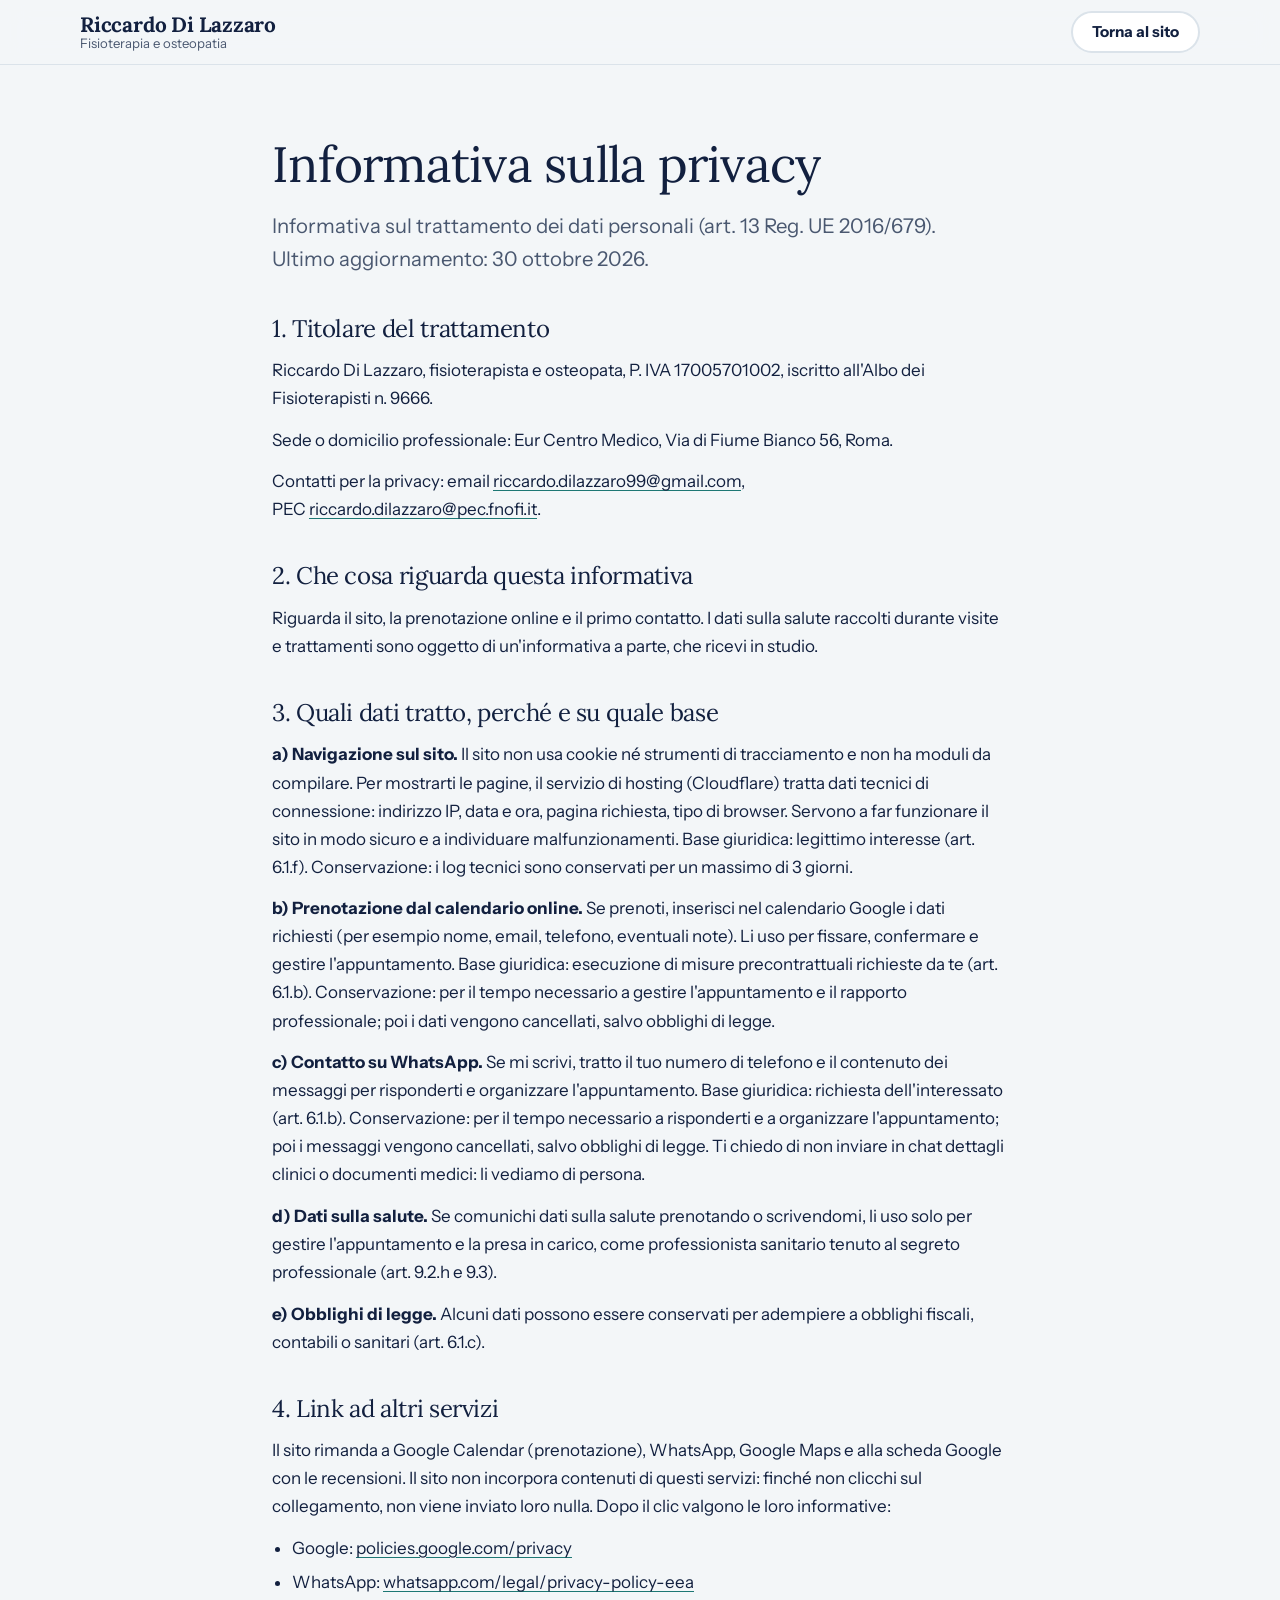
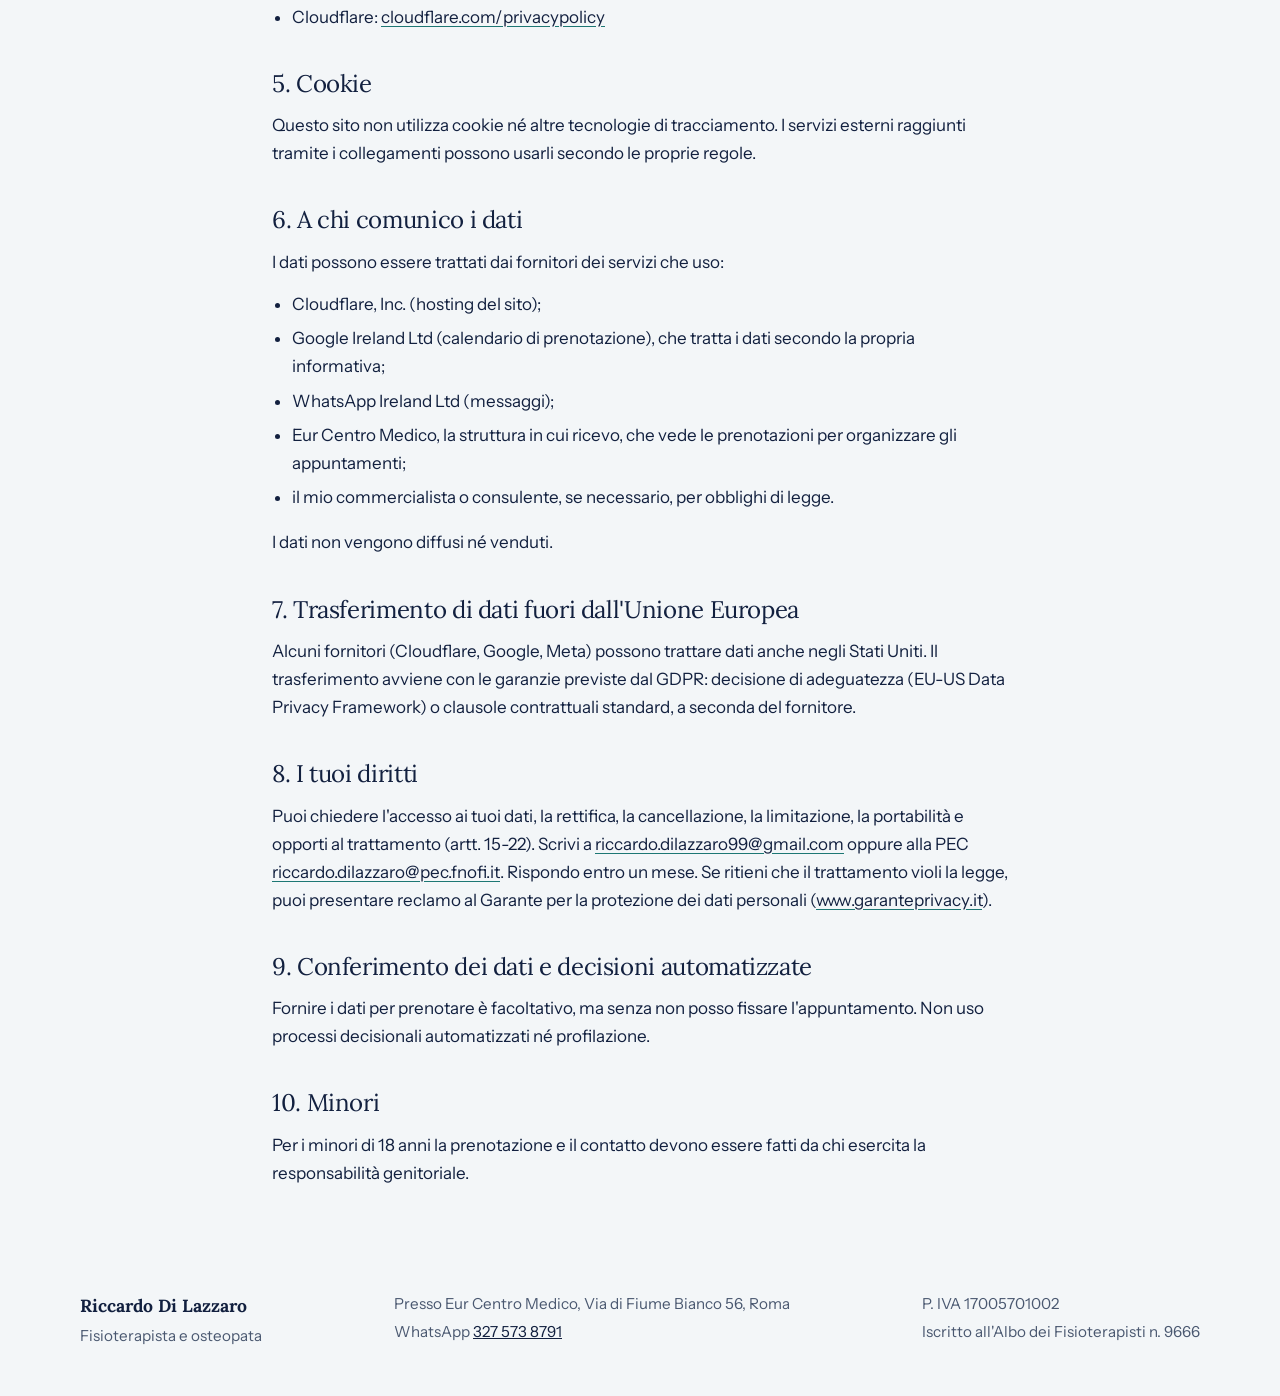
==== public/privacy.html @ 96289f49 "Aggiunge la pagina con l'informativa sulla privacy Pagina /privacy con lo stesso stile del sito (tem" ====
<!doctype html>
<html lang="it">
<head>
<meta charset="utf-8">
<meta name="viewport" content="width=device-width,initial-scale=1,viewport-fit=cover">
<title>Informativa sulla privacy · Riccardo Di Lazzaro</title>
<meta name="description" content="Informativa sul trattamento dei dati personali del sito di Riccardo Di Lazzaro, fisioterapista e osteopata a Roma.">
<meta name="theme-color" content="#f3f6f8" media="(prefers-color-scheme: light)">
<meta name="theme-color" content="#0b1322" media="(prefers-color-scheme: dark)">
<link rel="icon" href="favicon.svg" type="image/svg+xml">
<link rel="preload" href="fonts/lora-regular.woff" as="font" type="font/woff" crossorigin>
<link rel="stylesheet" href="style.css">
</head>
<body>
<a class="skip" href="#contenuto">Vai al testo</a>

<header class="site-head">
  <div class="wrap">
    <a class="brand" href="/" aria-label="Riccardo Di Lazzaro, fisioterapia e osteopatia: torna al sito">
      <b>Riccardo Di Lazzaro</b>
      <span>Fisioterapia e osteopatia</span>
    </a>
    <nav class="nav" aria-label="Navigazione">
      <a class="btn btn-ghost btn-sm" href="/">Torna al sito</a>
    </nav>
  </div>
</header>

<main id="contenuto" class="legal">
  <div class="wrap">
    <h1>Informativa sulla privacy</h1>
    <p class="lead">Informativa sul trattamento dei dati personali (art. 13 Reg. UE 2016/679). Ultimo aggiornamento: 30 ottobre 2026.</p>

    <h2>1. Titolare del trattamento</h2>
    <p>Riccardo Di Lazzaro, fisioterapista e osteopata, P. IVA 17005701002, iscritto all'Albo dei Fisioterapisti n. 9666.</p>
    <p>Sede o domicilio professionale: Eur Centro Medico, Via di Fiume Bianco 56, Roma.</p>
    <p>Contatti per la privacy: email <a href="mailto:riccardo.dilazzaro99@gmail.com">riccardo.dilazzaro99@gmail.com</a>, PEC <a href="mailto:riccardo.dilazzaro@pec.fnofi.it">riccardo.dilazzaro@pec.fnofi.it</a>.</p>

    <h2>2. Che cosa riguarda questa informativa</h2>
    <p>Riguarda il sito, la prenotazione online e il primo contatto. I dati sulla salute raccolti durante visite e trattamenti sono oggetto di un'informativa a parte, che ricevi in studio.</p>

    <h2>3. Quali dati tratto, perché e su quale base</h2>
    <p><b>a) Navigazione sul sito.</b> Il sito non usa cookie né strumenti di tracciamento e non ha moduli da compilare. Per mostrarti le pagine, il servizio di hosting (Cloudflare) tratta dati tecnici di connessione: indirizzo IP, data e ora, pagina richiesta, tipo di browser. Servono a far funzionare il sito in modo sicuro e a individuare malfunzionamenti. Base giuridica: legittimo interesse (art. 6.1.f). Conservazione: i log tecnici sono conservati per un massimo di 3 giorni.</p>
    <p><b>b) Prenotazione dal calendario online.</b> Se prenoti, inserisci nel calendario Google i dati richiesti (per esempio nome, email, telefono, eventuali note). Li uso per fissare, confermare e gestire l'appuntamento. Base giuridica: esecuzione di misure precontrattuali richieste da te (art. 6.1.b). Conservazione: per il tempo necessario a gestire l'appuntamento e il rapporto professionale; poi i dati vengono cancellati, salvo obblighi di legge.</p>
    <p><b>c) Contatto su WhatsApp.</b> Se mi scrivi, tratto il tuo numero di telefono e il contenuto dei messaggi per risponderti e organizzare l'appuntamento. Base giuridica: richiesta dell'interessato (art. 6.1.b). Conservazione: per il tempo necessario a risponderti e a organizzare l'appuntamento; poi i messaggi vengono cancellati, salvo obblighi di legge. Ti chiedo di non inviare in chat dettagli clinici o documenti medici: li vediamo di persona.</p>
    <p><b>d) Dati sulla salute.</b> Se comunichi dati sulla salute prenotando o scrivendomi, li uso solo per gestire l'appuntamento e la presa in carico, come professionista sanitario tenuto al segreto professionale (art. 9.2.h e 9.3).</p>
    <p><b>e) Obblighi di legge.</b> Alcuni dati possono essere conservati per adempiere a obblighi fiscali, contabili o sanitari (art. 6.1.c).</p>

    <h2>4. Link ad altri servizi</h2>
    <p>Il sito rimanda a Google Calendar (prenotazione), WhatsApp, Google Maps e alla scheda Google con le recensioni. Il sito non incorpora contenuti di questi servizi: finché non clicchi sul collegamento, non viene inviato loro nulla. Dopo il clic valgono le loro informative:</p>
    <ul>
      <li>Google: <a href="https://policies.google.com/privacy" target="_blank" rel="noopener">policies.google.com/privacy</a></li>
      <li>WhatsApp: <a href="https://www.whatsapp.com/legal/privacy-policy-eea" target="_blank" rel="noopener">whatsapp.com/legal/privacy-policy-eea</a></li>
      <li>Cloudflare: <a href="https://www.cloudflare.com/privacypolicy/" target="_blank" rel="noopener">cloudflare.com/privacypolicy</a></li>
    </ul>

    <h2>5. Cookie</h2>
    <p>Questo sito non utilizza cookie né altre tecnologie di tracciamento. I servizi esterni raggiunti tramite i collegamenti possono usarli secondo le proprie regole.</p>

    <h2>6. A chi comunico i dati</h2>
    <p>I dati possono essere trattati dai fornitori dei servizi che uso:</p>
    <ul>
      <li>Cloudflare, Inc. (hosting del sito);</li>
      <li>Google Ireland Ltd (calendario di prenotazione), che tratta i dati secondo la propria informativa;</li>
      <li>WhatsApp Ireland Ltd (messaggi);</li>
      <li>Eur Centro Medico, la struttura in cui ricevo, che vede le prenotazioni per organizzare gli appuntamenti;</li>
      <li>il mio commercialista o consulente, se necessario, per obblighi di legge.</li>
    </ul>
    <p>I dati non vengono diffusi né venduti.</p>

    <h2>7. Trasferimento di dati fuori dall'Unione Europea</h2>
    <p>Alcuni fornitori (Cloudflare, Google, Meta) possono trattare dati anche negli Stati Uniti. Il trasferimento avviene con le garanzie previste dal GDPR: decisione di adeguatezza (EU-US Data Privacy Framework) o clausole contrattuali standard, a seconda del fornitore.</p>

    <h2>8. I tuoi diritti</h2>
    <p>Puoi chiedere l'accesso ai tuoi dati, la rettifica, la cancellazione, la limitazione, la portabilità e opporti al trattamento (artt. 15-22). Scrivi a <a href="mailto:riccardo.dilazzaro99@gmail.com">riccardo.dilazzaro99@gmail.com</a> oppure alla PEC <a href="mailto:riccardo.dilazzaro@pec.fnofi.it">riccardo.dilazzaro@pec.fnofi.it</a>. Rispondo entro un mese. Se ritieni che il trattamento violi la legge, puoi presentare reclamo al Garante per la protezione dei dati personali (<a href="https://www.garanteprivacy.it" target="_blank" rel="noopener">www.garanteprivacy.it</a>).</p>

    <h2>9. Conferimento dei dati e decisioni automatizzate</h2>
    <p>Fornire i dati per prenotare è facoltativo, ma senza non posso fissare l'appuntamento. Non uso processi decisionali automatizzati né profilazione.</p>

    <h2>10. Minori</h2>
    <p>Per i minori di 18 anni la prenotazione e il contatto devono essere fatti da chi esercita la responsabilità genitoriale.</p>
  </div>
</main>

<footer class="site-foot">
  <div class="wrap">
    <div>
      <p><b>Riccardo Di Lazzaro</b></p>
      <p>Fisioterapista e osteopata</p>
    </div>
    <div>
      <p>Presso Eur Centro Medico, Via di Fiume Bianco 56, Roma</p>
      <p>WhatsApp <a href="https://wa.me/393275738791" target="_blank" rel="noopener">327 573 8791</a></p>
    </div>
    <div>
      <p>P. IVA 17005701002</p>
      <p>Iscritto all'Albo dei Fisioterapisti n. 9666</p>
    </div>
  </div>
</footer>

</body>
</html>
---- public/style.css ----
/* Sito di Riccardo Di Lazzaro, fisioterapista e osteopata.
   Stile calmo e pulito: bianco e grigio parete, il blu navy del camice, un solo verde acqua per i gesti.
   Il tema segue il sistema (chiaro o scuro). I caratteri sono nella cartella fonts, niente servizi esterni. */

@font-face { font-family: 'Lora'; src: url('fonts/lora-regular.woff') format('woff'); font-weight: 400; font-style: normal; font-display: swap; }
@font-face { font-family: 'Lora'; src: url('fonts/lora-italic.woff') format('woff'); font-weight: 400; font-style: italic; font-display: swap; }
@font-face { font-family: 'Lora'; src: url('fonts/lora-bold.woff') format('woff'); font-weight: 700; font-style: normal; font-display: swap; }
@font-face { font-family: 'Instrument Sans'; src: url('fonts/instrument-sans-regular.woff') format('woff'); font-weight: 400; font-style: normal; font-display: swap; }
@font-face { font-family: 'Instrument Sans'; src: url('fonts/instrument-sans-bold.woff') format('woff'); font-weight: 700; font-style: normal; font-display: swap; }

:root {
  --bg: #f3f6f8;
  --surface: #ffffff;
  --ink: #12203f;
  --muted: #4a5870;
  --line: #dbe3ea;
  --accent: #1d7774;
  --on-accent: #ffffff;
  --tint: #e2f1f0;
  --band: #12203f;
  --on-band: #f1f5f9;
  --band-muted: #b9c6da;
  --band-accent: #7fd6cf;
  --head-bg: rgb(243 246 248 / 84%);
  --shadow: 0 1px 2px rgb(18 32 63 / 6%), 0 16px 40px rgb(18 32 63 / 9%);
  --font-head: 'Lora', Georgia, 'Times New Roman', serif;
  --font-body: 'Instrument Sans', system-ui, -apple-system, 'Segoe UI', Roboto, 'Helvetica Neue', Arial, sans-serif;
  --r: 20px;
  --r-lg: 28px;
  color-scheme: light;
}
@media (prefers-color-scheme: dark) {
  :root:not([data-theme='light']) {
    --bg: #0b1322;
    --surface: #121d33;
    --ink: #eaf0f7;
    --muted: #a3b1c6;
    --line: #25334d;
    --accent: #5cc4bd;
    --on-accent: #062321;
    --tint: #12333a;
    --band: #16264a;
    --head-bg: rgb(11 19 34 / 84%);
    --shadow: 0 1px 2px rgb(0 0 0 / 40%), 0 16px 40px rgb(0 0 0 / 40%);
    color-scheme: dark;
  }
}
:root[data-theme='dark'] {
  --bg: #0b1322;
  --surface: #121d33;
  --ink: #eaf0f7;
  --muted: #a3b1c6;
  --line: #25334d;
  --accent: #5cc4bd;
  --on-accent: #062321;
  --tint: #12333a;
  --band: #16264a;
  --head-bg: rgb(11 19 34 / 84%);
  --shadow: 0 1px 2px rgb(0 0 0 / 40%), 0 16px 40px rgb(0 0 0 / 40%);
  color-scheme: dark;
}

*, *::before, *::after { box-sizing: border-box; }
html { scroll-behavior: smooth; -webkit-text-size-adjust: 100%; }
body {
  margin: 0;
  background: var(--bg);
  color: var(--ink);
  font: 400 1.0625rem/1.65 var(--font-body);
  -webkit-font-smoothing: antialiased;
  overflow-x: clip;
}
img { max-width: 100%; display: block; }
a { color: inherit; }
h1, h2, h3 { font-family: var(--font-head); font-weight: 400; line-height: 1.12; letter-spacing: -0.015em; margin: 0; text-wrap: balance; }
p { text-wrap: pretty; }
p { margin: 0; }
:focus-visible { outline: 3px solid var(--accent); outline-offset: 3px; border-radius: 6px; }
.wrap { width: min(100% - 2.5rem, 1120px); margin-inline: auto; }
.skip { position: absolute; left: 1rem; top: -4rem; background: var(--ink); color: var(--bg); padding: .6rem 1rem; border-radius: 10px; z-index: 20; }
.skip:focus { top: 1rem; }
section[id] { scroll-margin-top: 4.5rem; }

/* intestazione */
.site-head { position: sticky; top: env(safe-area-inset-top, 0px); z-index: 10; background: var(--head-bg); -webkit-backdrop-filter: saturate(160%) blur(14px); backdrop-filter: saturate(160%) blur(14px); border-bottom: 1px solid var(--line); }
.site-head .wrap { display: flex; align-items: center; justify-content: space-between; gap: 1.25rem; min-height: 4rem; }
.brand { text-decoration: none; display: flex; flex-direction: column; line-height: 1.15; }
.brand b { font-family: var(--font-head); font-weight: 700; font-size: 1.3rem; letter-spacing: -0.01em; }
.brand span { font-size: .82rem; color: var(--muted); }
.nav { display: flex; align-items: center; gap: 1.75rem; }
.nav a:not(.btn) { text-decoration: none; font-size: .97rem; color: var(--muted); padding-block: .4rem; border-bottom: 2px solid transparent; transition: color .15s, border-color .15s; }
.nav a:not(.btn):hover { color: var(--ink); border-color: var(--accent); }

/* pulsanti */
.btn { display: inline-flex; align-items: center; justify-content: center; gap: .55rem; font: 700 1rem/1 var(--font-body); text-decoration: none; padding: .95rem 1.5rem; border-radius: 999px; border: 2px solid transparent; cursor: pointer; transition: transform .15s, background-color .15s, border-color .15s; }
.btn svg { width: 1.15rem; height: 1.15rem; flex: none; }
.btn-primary { background: var(--accent); color: var(--on-accent); }
.btn-primary:hover { transform: translateY(-1px); filter: brightness(1.06); }
.btn-ghost { border-color: var(--line); background: var(--surface); color: var(--ink); }
.btn-ghost:hover { border-color: var(--accent); }
.btn-sm { padding: .7rem 1.2rem; font-size: .95rem; white-space: nowrap; flex: none; }

/* prima schermata */
.hero { padding-block: clamp(2.25rem, 6vw, 5rem) clamp(2.5rem, 6vw, 5rem); }
.hero .wrap { display: grid; grid-template-columns: minmax(0, 1.08fr) minmax(0, .92fr); gap: clamp(2rem, 5vw, 4.5rem); align-items: center; }
.place { display: inline-flex; align-items: center; gap: .6rem; background: var(--tint); padding: .4rem .95rem .4rem .8rem; border-radius: 999px; font-size: .92rem; }
.place::before { content: ''; width: .55rem; height: .55rem; border-radius: 50%; background: var(--accent); }
.hero h1 { font-size: clamp(2.3rem, 1.3rem + 3.9vw, 3.9rem); margin: 1.1rem 0 1.2rem; }
.lead { font-size: clamp(1.1rem, 1rem + .4vw, 1.27rem); color: var(--muted); max-width: 33em; }
.cta-row { display: flex; flex-wrap: wrap; gap: .8rem; margin-top: 2rem; }
.hero-note { margin-top: 1.4rem; font-size: .95rem; color: var(--muted); }
.hero-note b { color: var(--ink); font-weight: 700; }

.portrait { position: relative; width: 100%; max-width: 470px; margin-inline: auto 0; padding-bottom: 1.6rem; }
.portrait::before { content: ''; position: absolute; inset: 9% 7% 0 -4%; background: var(--tint); border-radius: var(--r-lg); }
.portrait-photo { position: relative; aspect-ratio: 4 / 5; border-radius: var(--r-lg); overflow: hidden; box-shadow: var(--shadow); background: #dcdfe3; }
.portrait-photo img { width: 100%; height: 100%; object-fit: cover; object-position: 50% 14%; }
.portrait-card { position: absolute; left: .9rem; right: .9rem; bottom: 0; display: flex; gap: .85rem; align-items: center; background: var(--surface); border: 1px solid var(--line); border-radius: var(--r); padding: .85rem 1.1rem; box-shadow: var(--shadow); font-size: .93rem; line-height: 1.35; }
.portrait-card svg { flex: none; width: 1.6rem; height: 1.6rem; color: var(--accent); }
.portrait-card b { display: block; font-size: 1rem; }
.portrait-card span { color: var(--muted); }

@media (prefers-reduced-motion: no-preference) {
  .hero .wrap > * { animation: rise .7s cubic-bezier(.2, .7, .2, 1) both; }
  .hero .wrap > *:nth-child(2) { animation-delay: .12s; }
  @keyframes rise { from { opacity: 0; transform: translateY(14px); } to { opacity: 1; transform: none; } }
}

/* sezioni */
.block { padding-block: clamp(3rem, 7vw, 5.5rem); }
.block-head { max-width: 40rem; margin-bottom: clamp(1.75rem, 4vw, 2.75rem); }
.block-head h2 { font-size: clamp(1.8rem, 1.1rem + 2.3vw, 2.6rem); }
.block-head p { margin-top: .9rem; color: var(--muted); font-size: 1.1rem; }

/* come lavoro */
.how .wrap { display: grid; grid-template-columns: minmax(0, .9fr) minmax(0, 1.1fr); gap: clamp(2rem, 6vw, 5rem); align-items: start; }
.goals { display: grid; gap: .9rem; margin-top: 2rem; }
.goal { background: var(--surface); border: 1px solid var(--line); border-radius: var(--r); padding: 1.15rem 1.35rem; }
.goal b { font-family: var(--font-head); font-weight: 700; font-size: 1.12rem; display: block; margin-bottom: .2rem; }
.goal span { color: var(--muted); }
.path { list-style: none; counter-reset: step; margin: 0; padding: 0 0 0 3.6rem; position: relative; }
.path::before { content: ''; position: absolute; left: 1.1rem; top: 1.2rem; bottom: 2.4rem; width: 2px; background: linear-gradient(var(--accent), var(--line)); }
.path li { position: relative; padding-bottom: 2.25rem; }
.path li:last-child { padding-bottom: 0; }
.path li::before { counter-increment: step; content: counter(step); position: absolute; left: -3.6rem; top: -.1rem; width: 2.3rem; height: 2.3rem; border-radius: 50%; background: var(--surface); border: 2px solid var(--accent); color: var(--accent); display: grid; place-items: center; font-weight: 700; font-size: .98rem; }
.path h3 { font-size: 1.4rem; margin-bottom: .4rem; }
.path p { color: var(--muted); max-width: 32em; }

/* tecniche */
.cards { display: grid; grid-template-columns: repeat(auto-fit, minmax(235px, 1fr)); gap: 1rem; }
.card { background: var(--surface); border: 1px solid var(--line); border-radius: var(--r); padding: 1.6rem; display: flex; flex-direction: column; gap: .75rem; }
.card .ico, .review-cta .ico { width: 2.9rem; height: 2.9rem; border-radius: 50%; background: var(--tint); color: var(--accent); display: grid; place-items: center; }
.card .ico svg, .review-cta .ico svg { width: 1.5rem; height: 1.5rem; }
.card h3 { font-size: 1.3rem; }
.card p { color: var(--muted); font-size: 1rem; }

/* di cosa mi occupo */
.treat { background: var(--surface); border-block: 1px solid var(--line); }
.chips { display: flex; flex-wrap: wrap; gap: .7rem; padding: 0; margin: 0; list-style: none; }
.chips li { padding: .65rem 1.15rem; border-radius: 999px; background: var(--bg); border: 1px solid var(--line); }
.fine { margin-top: 1.4rem; color: var(--muted); font-size: .96rem; }

/* recensioni */
.review-list { display: grid; grid-template-columns: repeat(auto-fit, minmax(260px, 1fr)); gap: 1rem; list-style: none; padding: 0; margin: 0 0 1.25rem; }
.review { background: var(--surface); border: 1px solid var(--line); border-radius: var(--r); padding: 1.5rem; display: flex; flex-direction: column; gap: .9rem; }
.review .stars { display: flex; gap: .15rem; color: var(--accent); }
.review .stars svg { width: 1.1rem; height: 1.1rem; fill: currentColor; }
.review blockquote { margin: 0; font-family: var(--font-head); font-size: 1.1rem; line-height: 1.5; }
.review footer { margin-top: auto; color: var(--muted); font-size: .93rem; }
.review footer b { color: var(--ink); }
.review-cta { display: flex; flex-wrap: wrap; align-items: center; justify-content: space-between; gap: 1.5rem 2.5rem; background: var(--surface); border: 1px solid var(--line); border-radius: var(--r-lg); padding: clamp(1.4rem, 4vw, 2.25rem); }
.review-cta-text { display: flex; align-items: center; gap: 1.1rem; flex: 1 1 22rem; min-width: 0; }
.review-cta-text .ico { flex: none; width: 3.1rem; height: 3.1rem; border-radius: 50%; background: var(--tint); color: var(--accent); display: grid; place-items: center; }
.review-cta-text .ico svg { width: 1.6rem; height: 1.6rem; }
.review-cta h3 { font-size: 1.3rem; }
.review-cta p { color: var(--muted); margin-top: .25rem; }

/* motto */
.band { background: var(--band); color: var(--on-band); padding-block: clamp(3.5rem, 8vw, 6.5rem); }
.band blockquote { margin: 0; max-width: 50rem; }
.band blockquote::before { content: ''; display: block; width: 3.2rem; height: 3px; background: var(--band-accent); border-radius: 2px; margin-bottom: 1.6rem; }
.band p { font-family: var(--font-head); font-style: italic; font-size: clamp(1.5rem, 1rem + 2vw, 2.35rem); line-height: 1.3; letter-spacing: -.01em; text-wrap: balance; }
.band cite { display: block; margin-top: 1.5rem; font-style: normal; color: var(--band-muted); font-size: 1rem; }

/* chi sono */
.about .wrap { display: grid; grid-template-columns: minmax(0, 1.15fr) minmax(0, .85fr); gap: clamp(2rem, 6vw, 5rem); align-items: start; }
.about-text p + p { margin-top: 1.1rem; }
.about-text p { color: var(--muted); font-size: 1.1rem; max-width: 36em; }
.about-text p:first-of-type { color: var(--ink); font-size: 1.2rem; }
.cred { display: grid; gap: .9rem; margin: 0; }
.cred div { background: var(--surface); border: 1px solid var(--line); border-radius: var(--r); padding: 1.15rem 1.35rem; }
.cred dt { font-size: .9rem; color: var(--muted); }
.cred dd { margin: .2rem 0 0; font-family: var(--font-head); font-weight: 700; font-size: 1.15rem; line-height: 1.3; }

/* contatti */
.contact-card { background: var(--tint); border-radius: var(--r-lg); padding: clamp(1.75rem, 5vw, 3.5rem); display: grid; grid-template-columns: minmax(0, 1fr) minmax(0, 1fr); gap: clamp(1.75rem, 5vw, 4rem); align-items: center; }
.contact-card h2 { font-size: clamp(1.8rem, 1.1rem + 2.3vw, 2.6rem); }
.contact-card .block-p { margin-top: .9rem; color: var(--muted); font-size: 1.1rem; max-width: 28em; }
.place-box { margin-top: 1.6rem; display: grid; gap: .15rem; }
.place-box b { font-weight: 700; }
.place-box span { color: var(--muted); }
.place-box a { color: var(--ink); }
.contact-card > div > .btn { margin-top: 1.4rem; }
.contact-card .cta-row { margin-top: 0; }

/* piè di pagina */
.site-foot { padding-block: 2.5rem 3rem; color: var(--muted); font-size: .95rem; }
.site-foot .wrap { display: flex; flex-wrap: wrap; gap: 1rem 2.5rem; justify-content: space-between; }
.site-foot b { color: var(--ink); font-family: var(--font-head); font-size: 1.1rem; }
.site-foot p + p { margin-top: .2rem; }
.site-foot a { color: var(--ink); }

@media (max-width: 900px) {
  .hero .wrap, .how .wrap, .about .wrap, .contact-card { grid-template-columns: minmax(0, 1fr); }
  .portrait { margin-inline: auto; max-width: 420px; }
  .portrait::before { inset: 8% 5% 0 -3%; }
}
@media (max-width: 760px) {
  .nav a:not(.btn) { display: none; }
  .brand span { font-size: .78rem; }
}
@media (max-width: 420px) {
  .site-head .wrap { gap: .75rem; }
  .brand b { font-size: 1.12rem; }
  .btn-sm { padding-inline: 1rem; }
  .btn-sm svg { display: none; }
  .cta-row .btn { width: 100%; }
  .portrait-card { left: .6rem; right: .6rem; }
}

/* il numero di WhatsApp non va mai a capo */
.place-box a, .site-foot a { white-space: nowrap; }

/* pagina privacy */
.legal { padding-block: clamp(2.5rem, 6vw, 4.5rem) clamp(2.5rem, 6vw, 4rem); }
.legal .wrap { width: min(100% - 2.5rem, 46rem); }
.legal h1 { font-size: clamp(2.1rem, 5.5vw, 3.1rem); }
.legal .lead { color: var(--muted); margin-top: 1rem; }
.legal h2 { font-size: clamp(1.25rem, 3vw, 1.5rem); margin-top: 2.5rem; }
.legal p, .legal ul { margin-top: .85rem; }
.legal ul { padding-left: 1.25rem; }
.legal li + li { margin-top: .4rem; }
.legal a { text-decoration-color: var(--accent); text-underline-offset: 3px; overflow-wrap: anywhere; }
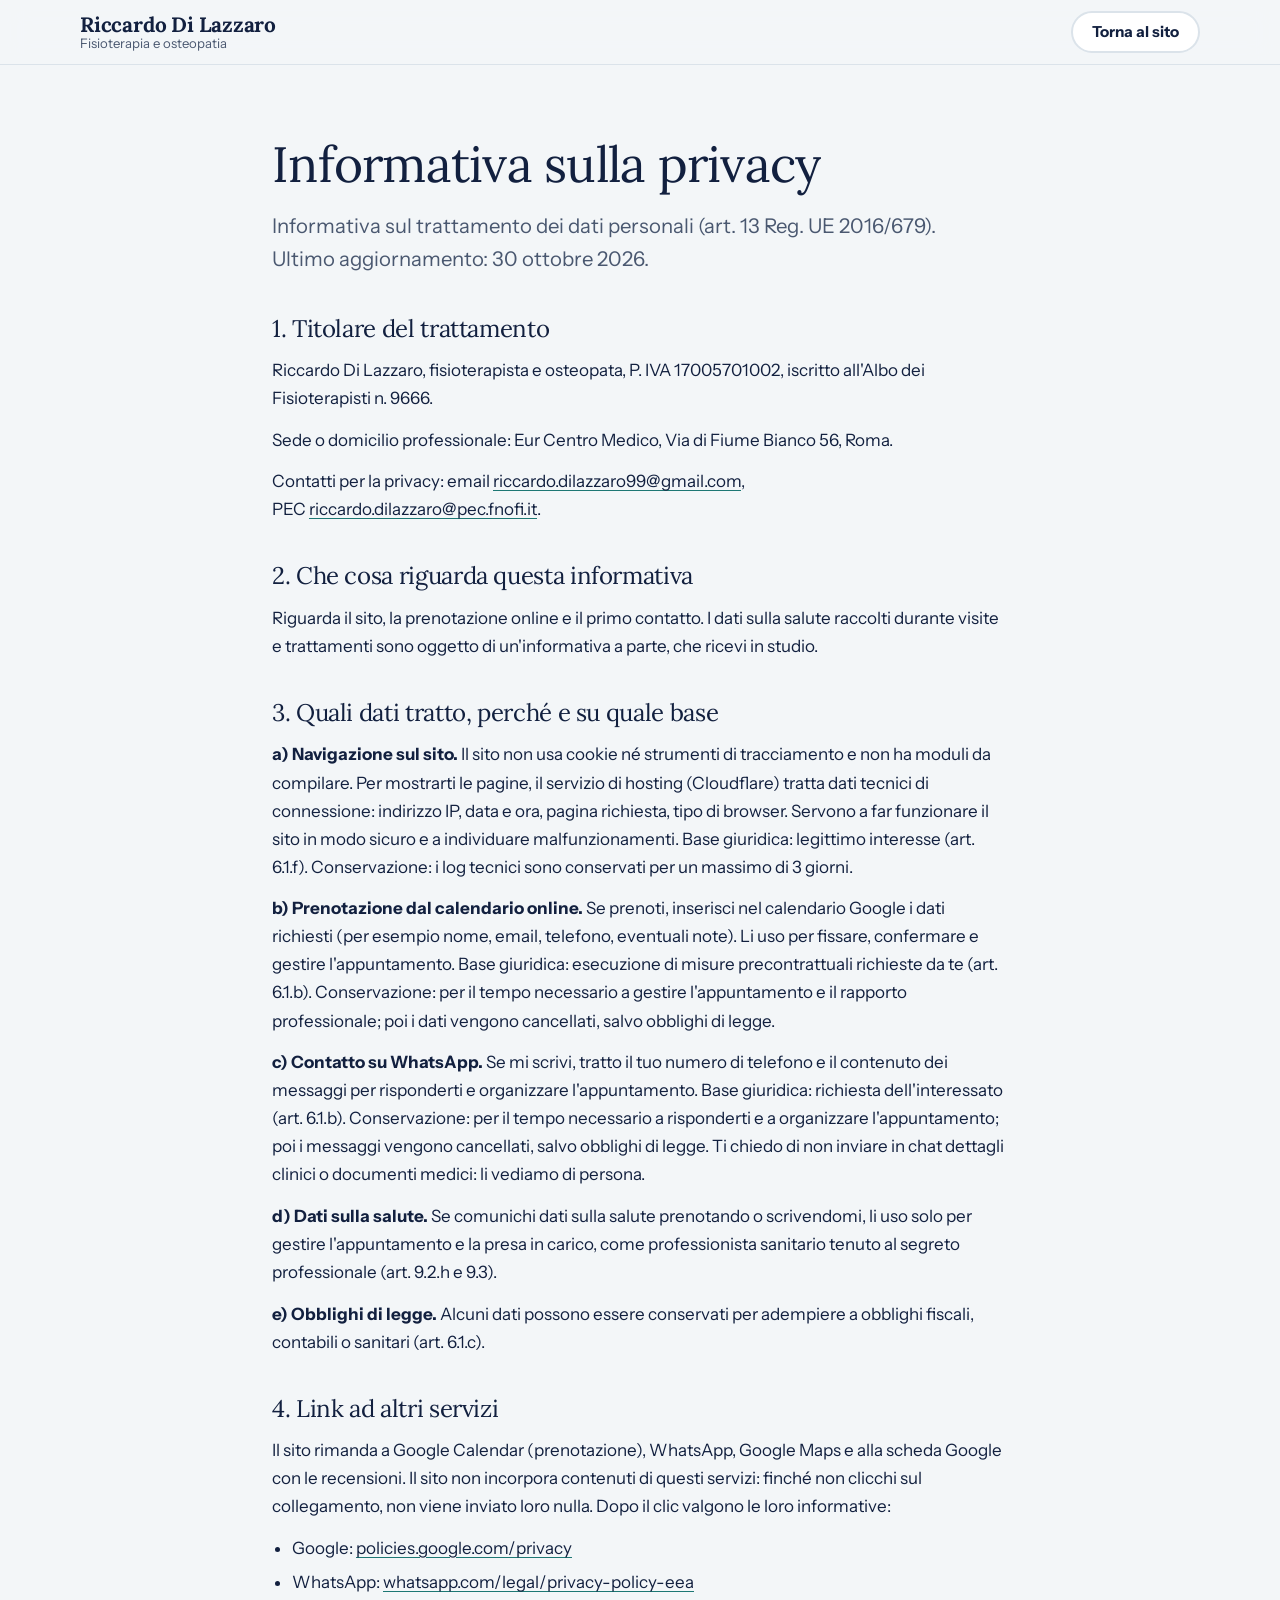
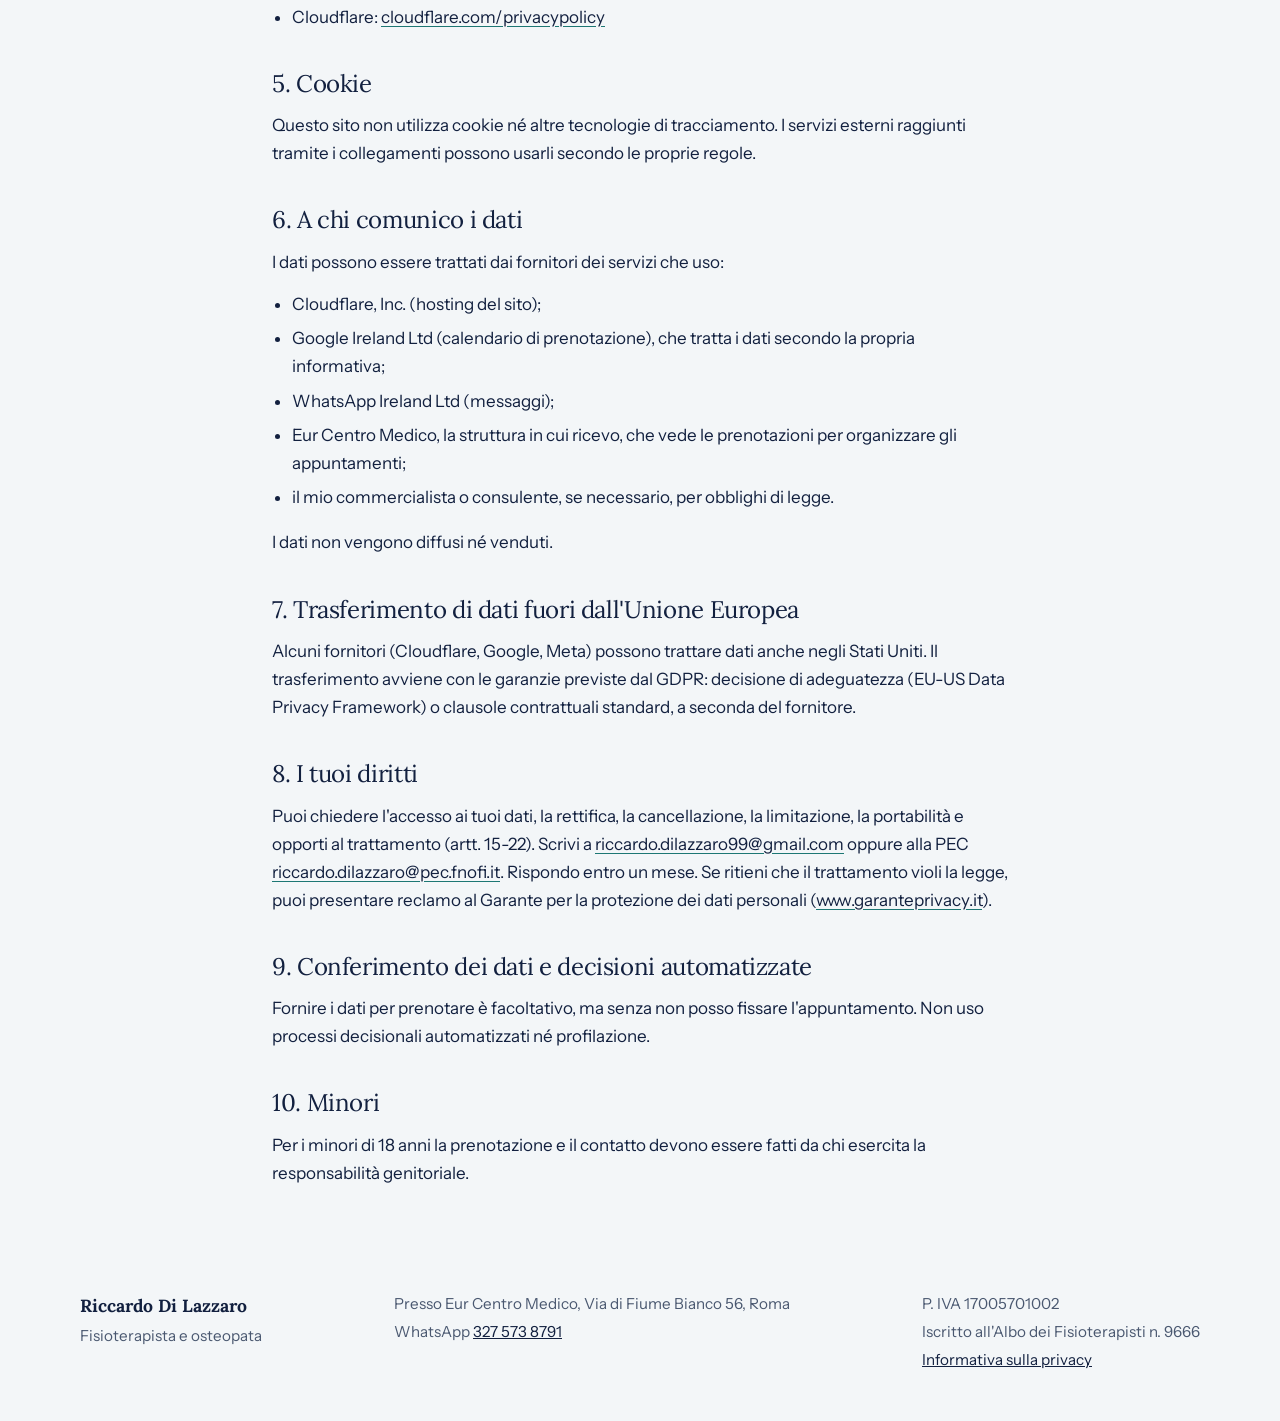
==== commit 9be6b767: "Aggiunge nel piè di pagina il collegamento all'informativa sulla privacy Co-Authored-By: Claude Sonn" ====
--- a/public/privacy.html
+++ b/public/privacy.html
@@ -95,6 +95,7 @@
     <div>
       <p>P. IVA 17005701002</p>
       <p>Iscritto all'Albo dei Fisioterapisti n. 9666</p>
+      <p><a href="privacy.html" aria-current="page">Informativa sulla privacy</a></p>
     </div>
   </div>
 </footer>
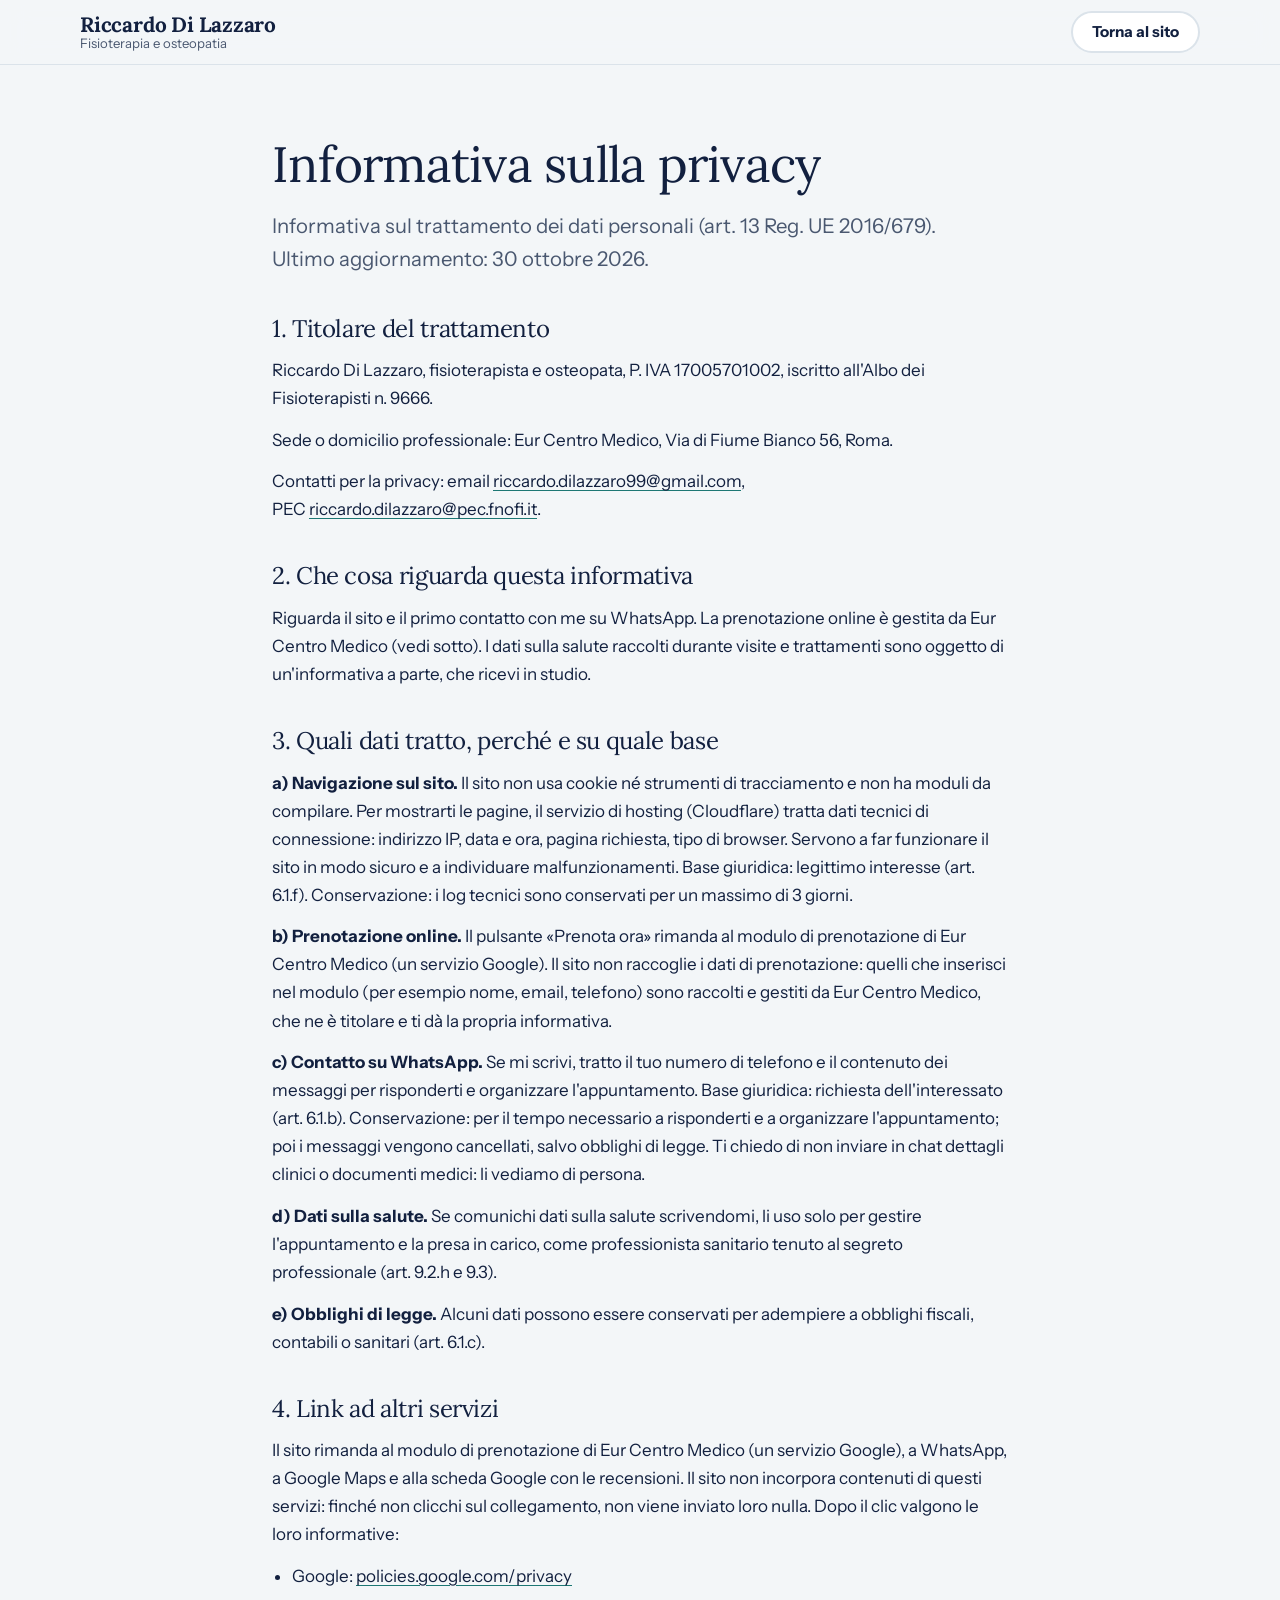
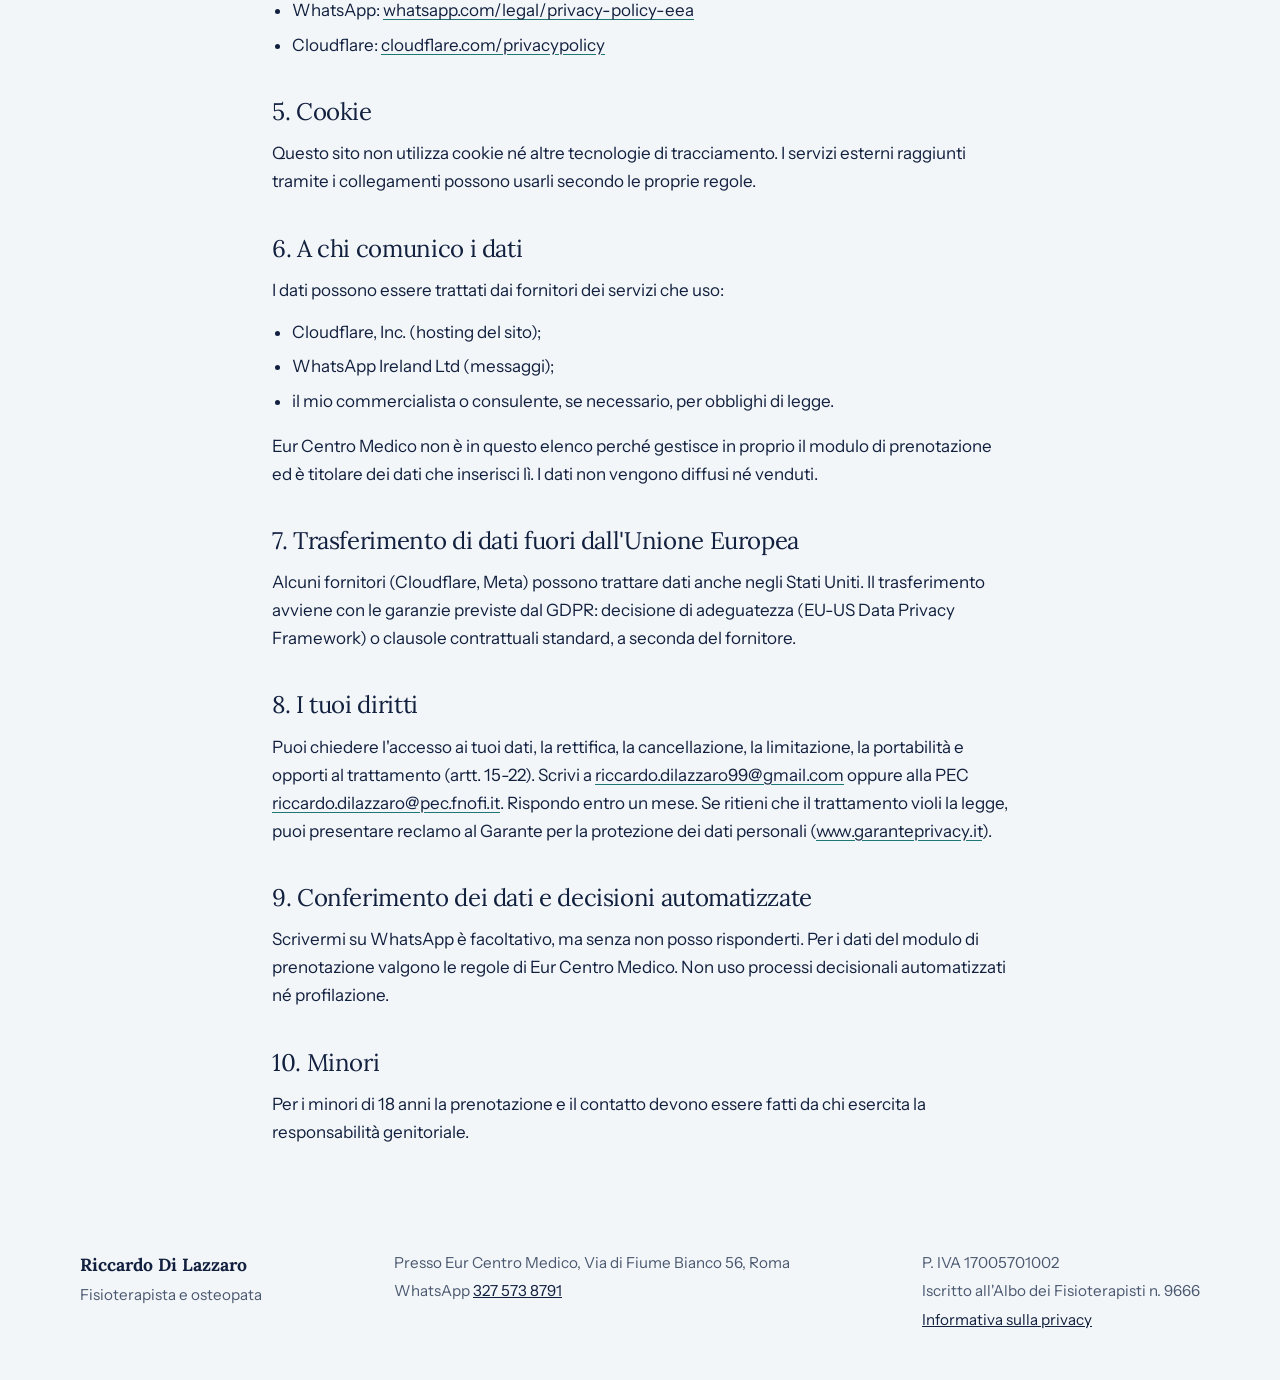
==== commit 692115e7: "Informativa privacy: la prenotazione è gestita da Eur Centro Medico Il modulo di prenotazione è del " ====
--- a/public/privacy.html
+++ b/public/privacy.html
@@ -37,17 +37,17 @@
     <p>Contatti per la privacy: email <a href="mailto:riccardo.dilazzaro99@gmail.com">riccardo.dilazzaro99@gmail.com</a>, PEC <a href="mailto:riccardo.dilazzaro@pec.fnofi.it">riccardo.dilazzaro@pec.fnofi.it</a>.</p>
 
     <h2>2. Che cosa riguarda questa informativa</h2>
-    <p>Riguarda il sito, la prenotazione online e il primo contatto. I dati sulla salute raccolti durante visite e trattamenti sono oggetto di un'informativa a parte, che ricevi in studio.</p>
+    <p>Riguarda il sito e il primo contatto con me su WhatsApp. La prenotazione online è gestita da Eur Centro Medico (vedi sotto). I dati sulla salute raccolti durante visite e trattamenti sono oggetto di un'informativa a parte, che ricevi in studio.</p>
 
     <h2>3. Quali dati tratto, perché e su quale base</h2>
     <p><b>a) Navigazione sul sito.</b> Il sito non usa cookie né strumenti di tracciamento e non ha moduli da compilare. Per mostrarti le pagine, il servizio di hosting (Cloudflare) tratta dati tecnici di connessione: indirizzo IP, data e ora, pagina richiesta, tipo di browser. Servono a far funzionare il sito in modo sicuro e a individuare malfunzionamenti. Base giuridica: legittimo interesse (art. 6.1.f). Conservazione: i log tecnici sono conservati per un massimo di 3 giorni.</p>
-    <p><b>b) Prenotazione dal calendario online.</b> Se prenoti, inserisci nel calendario Google i dati richiesti (per esempio nome, email, telefono, eventuali note). Li uso per fissare, confermare e gestire l'appuntamento. Base giuridica: esecuzione di misure precontrattuali richieste da te (art. 6.1.b). Conservazione: per il tempo necessario a gestire l'appuntamento e il rapporto professionale; poi i dati vengono cancellati, salvo obblighi di legge.</p>
+    <p><b>b) Prenotazione online.</b> Il pulsante «Prenota ora» rimanda al modulo di prenotazione di Eur Centro Medico (un servizio Google). Il sito non raccoglie i dati di prenotazione: quelli che inserisci nel modulo (per esempio nome, email, telefono) sono raccolti e gestiti da Eur Centro Medico, che ne è titolare e ti dà la propria informativa.</p>
     <p><b>c) Contatto su WhatsApp.</b> Se mi scrivi, tratto il tuo numero di telefono e il contenuto dei messaggi per risponderti e organizzare l'appuntamento. Base giuridica: richiesta dell'interessato (art. 6.1.b). Conservazione: per il tempo necessario a risponderti e a organizzare l'appuntamento; poi i messaggi vengono cancellati, salvo obblighi di legge. Ti chiedo di non inviare in chat dettagli clinici o documenti medici: li vediamo di persona.</p>
-    <p><b>d) Dati sulla salute.</b> Se comunichi dati sulla salute prenotando o scrivendomi, li uso solo per gestire l'appuntamento e la presa in carico, come professionista sanitario tenuto al segreto professionale (art. 9.2.h e 9.3).</p>
+    <p><b>d) Dati sulla salute.</b> Se comunichi dati sulla salute scrivendomi, li uso solo per gestire l'appuntamento e la presa in carico, come professionista sanitario tenuto al segreto professionale (art. 9.2.h e 9.3).</p>
     <p><b>e) Obblighi di legge.</b> Alcuni dati possono essere conservati per adempiere a obblighi fiscali, contabili o sanitari (art. 6.1.c).</p>
 
     <h2>4. Link ad altri servizi</h2>
-    <p>Il sito rimanda a Google Calendar (prenotazione), WhatsApp, Google Maps e alla scheda Google con le recensioni. Il sito non incorpora contenuti di questi servizi: finché non clicchi sul collegamento, non viene inviato loro nulla. Dopo il clic valgono le loro informative:</p>
+    <p>Il sito rimanda al modulo di prenotazione di Eur Centro Medico (un servizio Google), a WhatsApp, a Google Maps e alla scheda Google con le recensioni. Il sito non incorpora contenuti di questi servizi: finché non clicchi sul collegamento, non viene inviato loro nulla. Dopo il clic valgono le loro informative:</p>
     <ul>
       <li>Google: <a href="https://policies.google.com/privacy" target="_blank" rel="noopener">policies.google.com/privacy</a></li>
       <li>WhatsApp: <a href="https://www.whatsapp.com/legal/privacy-policy-eea" target="_blank" rel="noopener">whatsapp.com/legal/privacy-policy-eea</a></li>
@@ -61,21 +61,19 @@
     <p>I dati possono essere trattati dai fornitori dei servizi che uso:</p>
     <ul>
       <li>Cloudflare, Inc. (hosting del sito);</li>
-      <li>Google Ireland Ltd (calendario di prenotazione), che tratta i dati secondo la propria informativa;</li>
       <li>WhatsApp Ireland Ltd (messaggi);</li>
-      <li>Eur Centro Medico, la struttura in cui ricevo, che vede le prenotazioni per organizzare gli appuntamenti;</li>
       <li>il mio commercialista o consulente, se necessario, per obblighi di legge.</li>
     </ul>
-    <p>I dati non vengono diffusi né venduti.</p>
+    <p>Eur Centro Medico non è in questo elenco perché gestisce in proprio il modulo di prenotazione ed è titolare dei dati che inserisci lì. I dati non vengono diffusi né venduti.</p>
 
     <h2>7. Trasferimento di dati fuori dall'Unione Europea</h2>
-    <p>Alcuni fornitori (Cloudflare, Google, Meta) possono trattare dati anche negli Stati Uniti. Il trasferimento avviene con le garanzie previste dal GDPR: decisione di adeguatezza (EU-US Data Privacy Framework) o clausole contrattuali standard, a seconda del fornitore.</p>
+    <p>Alcuni fornitori (Cloudflare, Meta) possono trattare dati anche negli Stati Uniti. Il trasferimento avviene con le garanzie previste dal GDPR: decisione di adeguatezza (EU-US Data Privacy Framework) o clausole contrattuali standard, a seconda del fornitore.</p>
 
     <h2>8. I tuoi diritti</h2>
     <p>Puoi chiedere l'accesso ai tuoi dati, la rettifica, la cancellazione, la limitazione, la portabilità e opporti al trattamento (artt. 15-22). Scrivi a <a href="mailto:riccardo.dilazzaro99@gmail.com">riccardo.dilazzaro99@gmail.com</a> oppure alla PEC <a href="mailto:riccardo.dilazzaro@pec.fnofi.it">riccardo.dilazzaro@pec.fnofi.it</a>. Rispondo entro un mese. Se ritieni che il trattamento violi la legge, puoi presentare reclamo al Garante per la protezione dei dati personali (<a href="https://www.garanteprivacy.it" target="_blank" rel="noopener">www.garanteprivacy.it</a>).</p>
 
     <h2>9. Conferimento dei dati e decisioni automatizzate</h2>
-    <p>Fornire i dati per prenotare è facoltativo, ma senza non posso fissare l'appuntamento. Non uso processi decisionali automatizzati né profilazione.</p>
+    <p>Scrivermi su WhatsApp è facoltativo, ma senza non posso risponderti. Per i dati del modulo di prenotazione valgono le regole di Eur Centro Medico. Non uso processi decisionali automatizzati né profilazione.</p>
 
     <h2>10. Minori</h2>
     <p>Per i minori di 18 anni la prenotazione e il contatto devono essere fatti da chi esercita la responsabilità genitoriale.</p>
